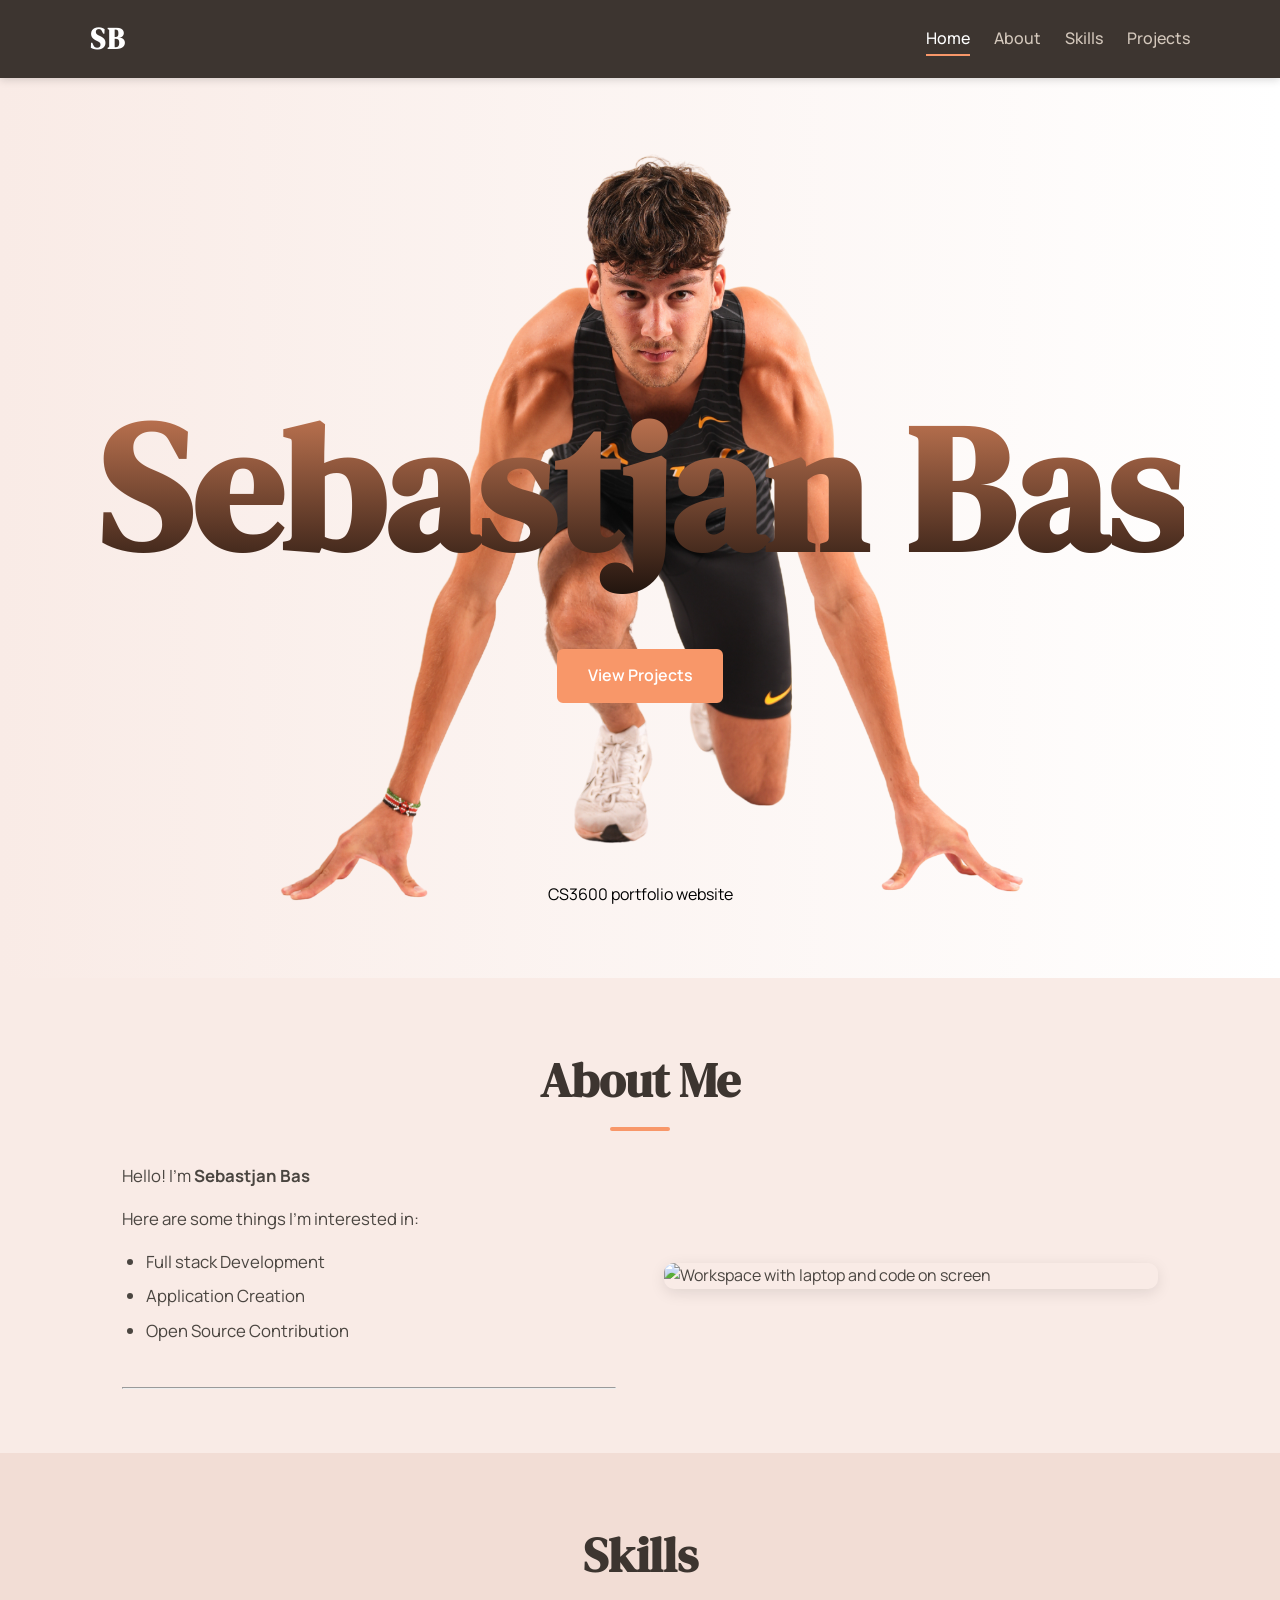
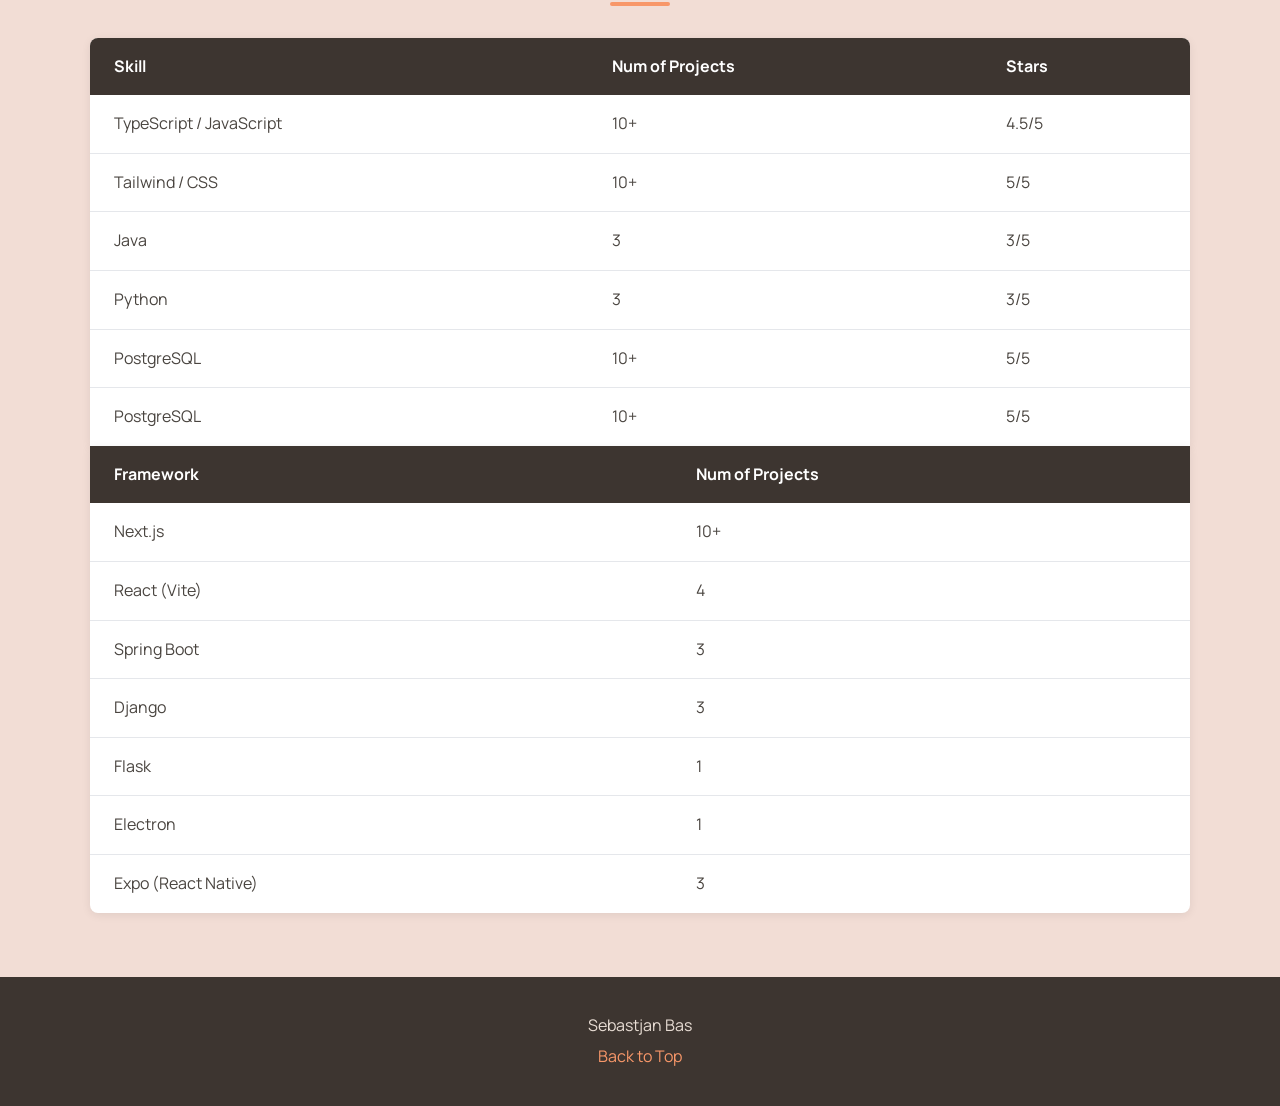
==== index.html @ 0d4baaa6 "commit the assignment" ====
<!DOCTYPE html>
<html lang="en">
<head>
    <meta charset="UTF-8">
    <meta name="viewport" content="width=device-width, initial-scale=1.0">
    <title>Sebastjan Bas | Portfolio</title>
    <link rel="preconnect" href="https://fonts.googleapis.com">
    <link rel="preconnect" href="https://fonts.gstatic.com" crossorigin>
    <link href="https://fonts.googleapis.com/css2?family=DM+Serif+Display&family=Manrope:wght@400;500;600;700&display=swap"
          rel="stylesheet">
    <link rel="stylesheet" href="styles.css">
</head>
<body>

<!-- Navigation -->
<nav id="navbar">
    <div class="nav-container">
        <a href="index.html" class="logo">SB</a>
        <ul class="nav-links">
            <li><a href="index.html" class="active">Home</a></li>
            <li><a href="#about">About</a></li>
            <li><a href="#skills">Skills</a></li>
            <li><a href="projects.html">Projects</a></li>
        </ul>
        <button class="menu-toggle" id="menuToggle">&#9776;</button>
    </div>
</nav>

<!-- Hero Section -->
<header class="hero" id="home">
    <div class="hero-content">
        <h1 style="font-size: 180px;">Sebastjan Bas</h1>
        <a href="projects.html" class="btn">View Projects</a>
    </div>
    <p>CS3600 portfolio website</p>
</header>

<!-- About Section -->
<section id="about" class="section">
    <h2 class="section-title">About Me</h2>
    <div class="about-container">
        <div class="about-text">
            <p>
                Hello! I&apos;m <strong>Sebastjan Bas</strong>
            </p>
            <p>
                Here are some things I'm interested in:
            </p>
            <!-- Unordered List -->
            <ul class="interest-list">
                <li>Full stack Development</li>
                <li>Application Creation</li>
                <li>Open Source Contribution</li>
            </ul>
            <br/>
            <hr/>
        </div>
        <div class="about-image">
            <img src="https://images.unsplash.com/photo-1498050108023-c5249f4df085?w=500&h=350&fit=crop"
                 alt="Workspace with laptop and code on screen">
        </div>
    </div>
</section>

<!-- Skills Section -->
<section id="skills" class="section section-alt">
    <h2 class="section-title">Skills</h2>
    <!-- Table -->
    <table class="skills-table" style="border-radius: 8px 8px 0 0;">
        <thead>
        <tr>
            <th>Skill</th>
            <th>Num of Projects</th>
            <th>Stars</th>
        </tr>
        </thead>
        <tbody>
        <tr>
            <td>TypeScript / JavaScript</td>
            <td>10+</td>
            <td>4.5/5</td>
        </tr>
        <tr>
            <td>Tailwind / CSS</td>
            <td>10+</td>
            <td>5/5</td>
        </tr>
        <tr>
            <td>Java</td>
            <td>3</td>
            <td>3/5</td>
        </tr>
        <tr>
            <td>Python</td>
            <td>3</td>
            <td>3/5</td>
        </tr>
        <tr>
            <td>PostgreSQL</td>
            <td>10+</td>
            <td>5/5</td>
        </tr>
        <tr>
            <td>PostgreSQL</td>
            <td>10+</td>
            <td>5/5</td>
        </tr>
        </tbody>
    </table>
    <table class="skills-table" style="border-radius: 0 0 8px 8px;">
        <thead>
        <tr>
            <th>Framework</th>
            <th>Num of Projects</th>
        </tr>
        </thead>
        <tbody>
        <tr>
            <td>Next.js</td>
            <td>10+</td>
        </tr>
        <tr>
            <td>React (Vite)</td>
            <td>4</td>
        </tr>
        <tr>
            <td>Spring Boot</td>
            <td>3</td>
        </tr>
        <tr>
            <td>Django</td>
            <td>3</td>
        </tr>
        <tr>
            <td>Flask</td>
            <td>1</td>
        </tr>
        <tr>
            <td>Electron</td>
            <td>1</td>
        </tr>
        <tr>
            <td>Expo (React Native)</td>
            <td>3</td>
        </tr>
        </tbody>
    </table>
</section>

<!-- Footer -->
<footer class="footer">
    <p>Sebastjan Bas</p>
    <p><a href="#home">Back to Top</a></p>
</footer>

<script src="script.js"></script>
</body>
</html>
---- styles.css ----
/* ===== Reset & Base ===== */
* {
    margin: 0;
    padding: 0;
    box-sizing: border-box;
}

html {
    scroll-behavior: smooth;
}

body {
    font-family: 'Manrope', sans-serif;
    line-height: 1.6;
    color: #4a4540;
    background-color: #F9EBE6;
}

a {
    color: #F89769;
    text-decoration: none;
    transition: color 0.3s;
}

a:hover {
    color: #e07840;
}

img {
    max-width: 100%;
    height: auto;
    display: block;
}

/* ===== Navigation ===== */
#navbar {
    background-color: #3d3530;
    padding: 1rem 2rem;
    position: sticky;
    top: 0;
    z-index: 1000;
    box-shadow: 0 2px 8px rgba(0, 0, 0, 0.15);
}

.nav-container {
    max-width: 1100px;
    margin: 0 auto;
    display: flex;
    justify-content: space-between;
    align-items: center;
}

.logo {
    font-size: 1.8rem;
    font-weight: 700;
    color: #fff;
    letter-spacing: 2px;
}

.logo {
    font-family: 'DM Serif Display', serif;
}

.logo:hover {
    color: #F89769;
}

.nav-links {
    list-style: none;
    display: flex;
    gap: 1.5rem;
}

.nav-links a {
    color: #d4c8bc;
    font-weight: 500;
    padding: 0.3rem 0;
    border-bottom: 2px solid transparent;
    transition: color 0.3s, border-color 0.3s;
}

.nav-links a:hover,
.nav-links a.active {
    color: #fff;
    border-bottom-color: #F89769;
}

.menu-toggle {
    display: none;
    background: none;
    border: none;
    color: #fff;
    font-size: 1.8rem;
    cursor: pointer;
}

/* ===== Hero Section ===== */
.hero {
    background: url('./assets/photo1.png') center bottom / auto 125% no-repeat,
                linear-gradient(to right, #F9EBE6, #FFF);
    color: #000;
    height: 100vh;
    position: relative;
    text-align: center;
    padding: 6rem 2rem;
}

.hero-content {
    height: 100%;
    display: flex;
    flex-direction: column;
    justify-content: center;
    align-items: center;
    margin: 0 auto;
}

.hero-avatar {
    width: 150px;
    height: 150px;
    border-radius: 50%;
    margin: 0 auto 1.5rem;
    border: 4px solid rgba(255, 255, 255, 0.3);
}

.hero h1 {
    font-family: 'DM Serif Display', serif;
    font-size: 2.8rem;
    margin-bottom: 0.5rem;
    background: linear-gradient(to bottom, #F89769, #000 );
    -webkit-background-clip: text;
    background-clip: text;
    -webkit-text-fill-color: transparent;
}
.hero-sub {
    display: flex;
    flex-direction: row;
    align-items: center;
    justify-content: center;
    gap: 1rem;
}

.tagline {
    font-size: 1.5rem;
    font-weight: bold;
    color: #000;
}

/* ===== Page Header (projects page) ===== */
.page-header {
    background: linear-gradient(135deg, #3d3530 0%, #F89769 100%);
    color: #fff;
    text-align: center;
    padding: 4rem 2rem;
}

.page-header h1 {
    font-family: 'DM Serif Display', serif;
    font-size: 2.5rem;
    margin-bottom: 0.5rem;
}

.page-header p {
    font-size: 1.1rem;
    color: #e8ddd4;
}

/* ===== Buttons ===== */
.btn {
    display: inline-block;
    background-color: #F89769;
    color: #fff;
    padding: 0.75rem 1.8rem;
    border: 2px solid #F89769;
    border-radius: 6px;
    font-family: 'Manrope', sans-serif;
    font-size: 1rem;
    font-weight: 600;
    cursor: pointer;
    transition: background-color 0.3s, transform 0.2s;
    margin: 0.5rem;
}

.btn:hover {
    background-color: #e07840;
    border-color: #e07840;
    color: #fff;
    transform: translateY(-2px);
}

.btn-outline {
    background-color: transparent;
    color: #F89769;
    border-color: #F89769;
}

.btn-outline:hover {
    background-color: #F89769;
    color: #fff;
}

.btn-small {
    padding: 0.5rem 1.2rem;
    font-size: 0.9rem;
}

/* ===== Sections ===== */
.section {
    padding: 4rem 2rem;
    max-width: 1100px;
    margin: 0 auto;
}

.section-alt {
    background-color: #F2DDD5;
    max-width: 100%;
    padding-left: 2rem;
    padding-right: 2rem;
}

.section-alt > * {
    max-width: 1100px;
    margin-left: auto;
    margin-right: auto;
}

.section-title {
    font-family: 'DM Serif Display', serif;
    text-align: center;
    font-size: 3rem;
    margin-bottom: 2rem;
    color: #3d3530;
    position: relative;
}

.section-title::after {
    content: '';
    display: block;
    width: 60px;
    height: 4px;
    background-color: #F89769;
    margin: 0.5rem auto 0;
    border-radius: 2px;
}

.subsection-title {
    font-family: 'DM Serif Display', serif;
    text-align: center;
    font-size: 1.4rem;
    margin: 2.5rem 0 1rem;
    color: #3d3530;
}

/* ===== About Section ===== */
.about-container {
    display: flex;
    gap: 3rem;
    align-items: center;
}

.about-text {
    flex: 1;
}

.about-text p {
    margin-bottom: 1rem;
    font-size: 1.05rem;
}

.about-image {
    flex: 1;
}

.about-image img {
    border-radius: 10px;
    box-shadow: 0 4px 15px rgba(0, 0, 0, 0.1);
}

/* ===== Lists ===== */
.interest-list,
.learning-list {
    padding-left: 1.5rem;
    margin-bottom: 1rem;
}

.interest-list li,
.learning-list li {
    margin-bottom: 0.5rem;
    font-size: 1.05rem;
}

.learning-list {
    max-width: 500px;
    margin-left: auto;
    margin-right: auto;
}

/* ===== Table ===== */
.skills-table {
    width: 100%;
    border-collapse: collapse;
    background-color: #fff;
    border-radius: 8px;
    overflow: hidden;
    box-shadow: 0 2px 10px rgba(0, 0, 0, 0.08);
}

.skills-table thead {
    background-color: #3d3530;
    color: #fff;
}

.skills-table th,
.skills-table td {
    padding: 1rem 1.5rem;
    text-align: left;
}

.skills-table tbody tr {
    border-bottom: 1px solid #e5e7eb;
    transition: background-color 0.2s;
}

.skills-table tbody tr:hover {
    background-color: #FDF0EB;
}

.skills-table tbody tr:last-child {
    border-bottom: none;
}

/* ===== Contact Section ===== */
.contact-container {
    display: flex;
    gap: 3rem;
    align-items: flex-start;
}

.contact-info,
.contact-form {
    flex: 1;
}

.contact-list dt {
    font-weight: 700;
    color: #3d3530;
    margin-top: 1rem;
}

.contact-list dd {
    margin-left: 0;
    margin-top: 0.25rem;
}

/* ===== Form ===== */
form label {
    display: block;
    font-weight: 600;
    margin-bottom: 0.3rem;
    margin-top: 1rem;
    color: #3d3530;
}

form label:first-child {
    margin-top: 0;
}

form input,
form textarea {
    width: 100%;
    padding: 0.75rem;
    border: 2px solid #d1d5db;
    border-radius: 6px;
    font-size: 1rem;
    font-family: inherit;
    transition: border-color 0.3s;
}

form input:focus,
form textarea:focus {
    outline: none;
    border-color: #F89769;
}

form .btn {
    margin-top: 1.2rem;
    width: 100%;
}

/* ===== Projects Grid ===== */
.projects-grid {
    display: flex;
    flex-direction: column;
    align-items: center;
    justify-content: center;
    gap: 2rem;
}

.project-card {
    background: #fff;
    display: flex;
    flex-direction: row;
    width: 100%;
    border-radius: 10px;
    overflow: hidden;
    box-shadow: 0 4px 15px rgba(0, 0, 0, 0.08);
    transition: transform 0.3s, box-shadow 0.3s;
}

.project-card:hover {
    transform: translateY(-5px);
    box-shadow: 0 8px 25px rgba(0, 0, 0, 0.15);
}

.project-card img {
    flex: 1;
    min-width: 0;
    max-width: 500px;
    object-fit: cover;
    align-self: stretch;
}

.project-info {
    flex: 1;
    min-width: 0;
    padding: 1.5rem;
}

.project-info h3 {
    font-family: 'DM Serif Display', serif;
    font-size: 1.3rem;
    color: #3d3530;
    margin-bottom: 0.5rem;
}

.project-info p {
    color: #6b7280;
    margin-bottom: 1rem;
}

.tech-list {
    list-style: none;
    display: flex;
    gap: 0.5rem;
    flex-wrap: wrap;
    margin-bottom: 1rem;
}

.tech-list li {
    background-color: #FDF0EB;
    color: #F89769;
    padding: 0.25rem 0.75rem;
    border-radius: 20px;
    font-size: 0.85rem;
    font-weight: 500;
}

/* ===== Resources ===== */
.resources-grid {
    display: grid;
    grid-template-columns: repeat(auto-fit, minmax(250px, 1fr));
    gap: 2rem;
}

.resource-card {
    background: #fff;
    padding: 2rem;
    border-radius: 10px;
    box-shadow: 0 2px 10px rgba(0, 0, 0, 0.08);
}

.resource-card h3 {
    font-family: 'DM Serif Display', serif;
    color: #3d3530;
    margin-bottom: 1rem;
    font-size: 1.2rem;
}

.resource-list {
    list-style: none;
}

.resource-list li {
    padding: 0.5rem 0;
    border-bottom: 1px solid #e5e7eb;
}

.resource-list li:last-child {
    border-bottom: none;
}

/* ===== Footer ===== */
.footer {
    background-color: #3d3530;
    color: #e8ddd4;
    text-align: center;
    padding: 2rem;
}

.footer a {
    color: #F89769;
}

.footer a:hover {
    color: #fff;
}

.footer p {
    margin: 0.3rem 0;
}

/* ===== Responsive ===== */
@media (max-width: 768px) {
    .nav-links {
        display: none;
        flex-direction: column;
        position: absolute;
        top: 100%;
        left: 0;
        right: 0;
        background-color: #3d3530;
        padding: 1rem 2rem;
        gap: 0.5rem;
    }

    .nav-links.show {
        display: flex;
    }

    .menu-toggle {
        display: block;
    }

    .hero h1 {
        font-size: 2rem;
    }

    .about-container,
    .contact-container {
        flex-direction: column;
    }

    .skills-table th,
    .skills-table td {
        padding: 0.7rem 0.8rem;
        font-size: 0.9rem;
    }

    .projects-grid {
        grid-template-columns: 1fr;
    }
}
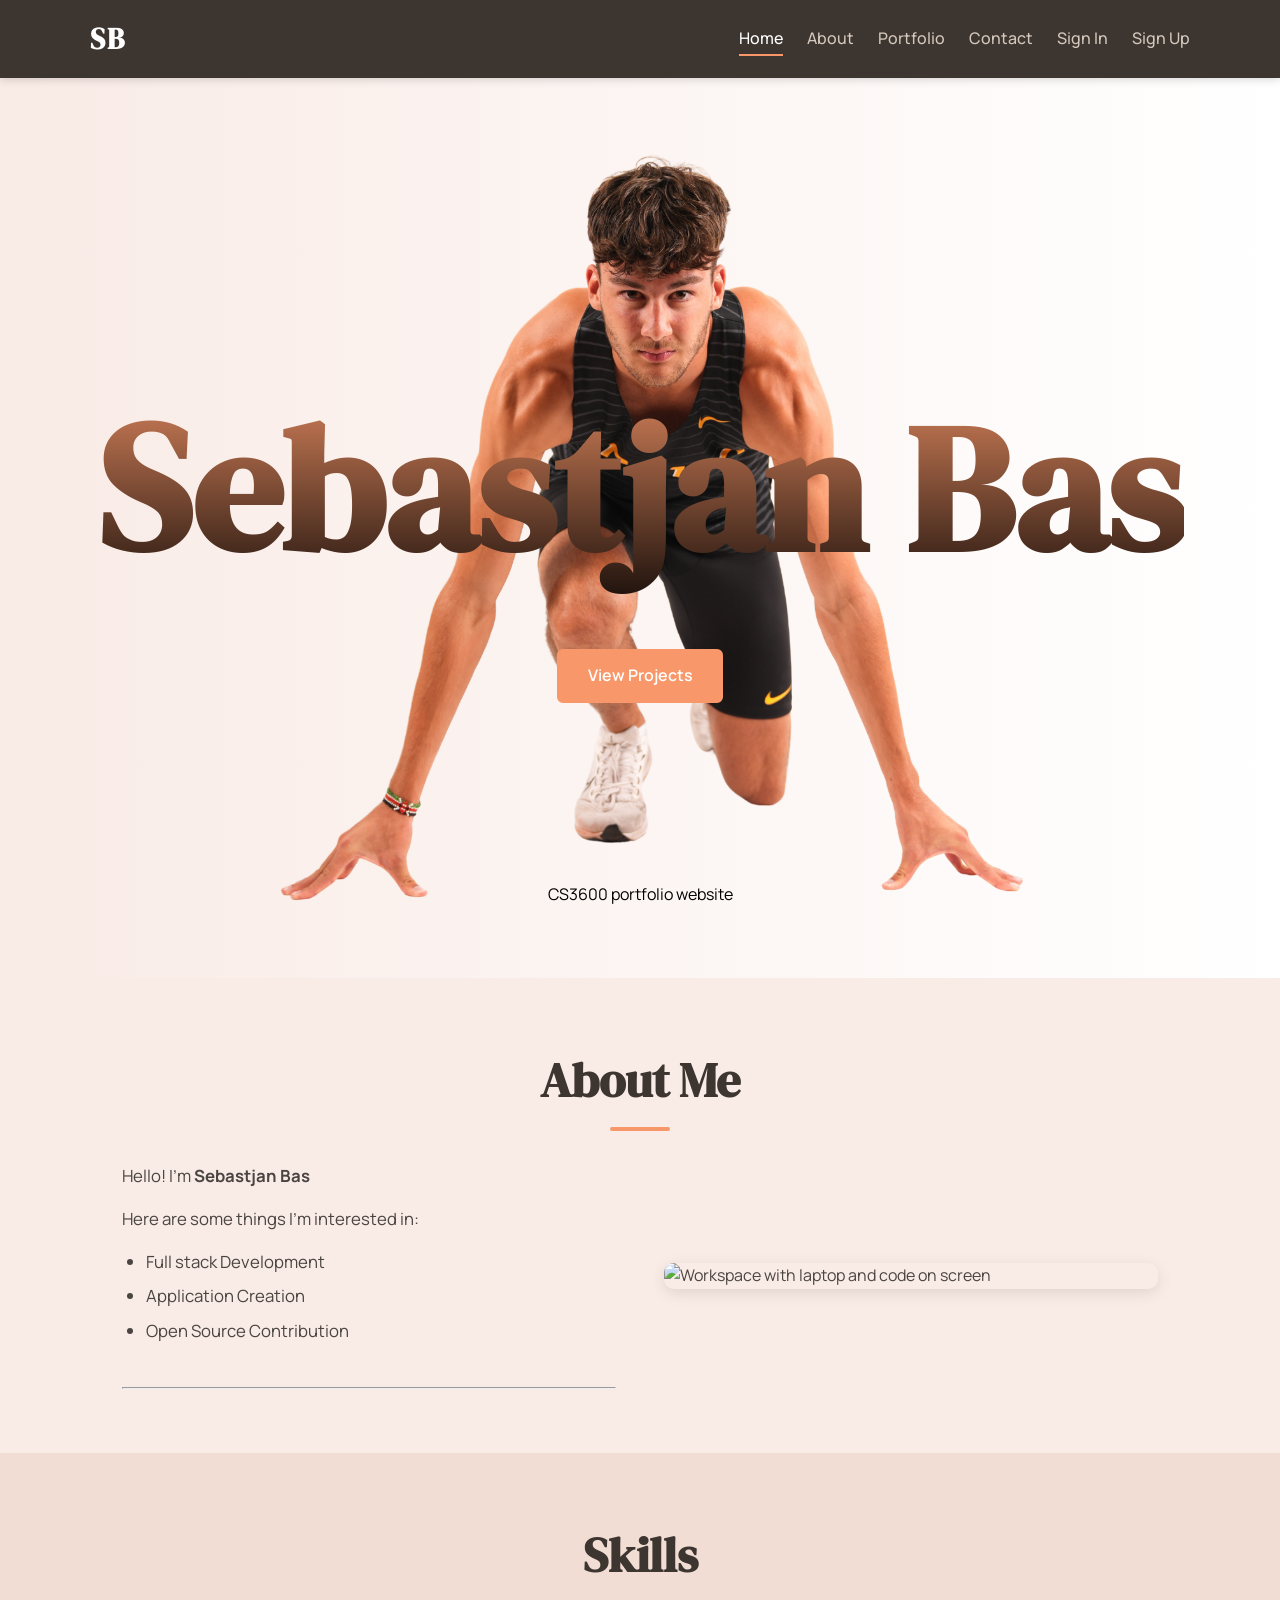
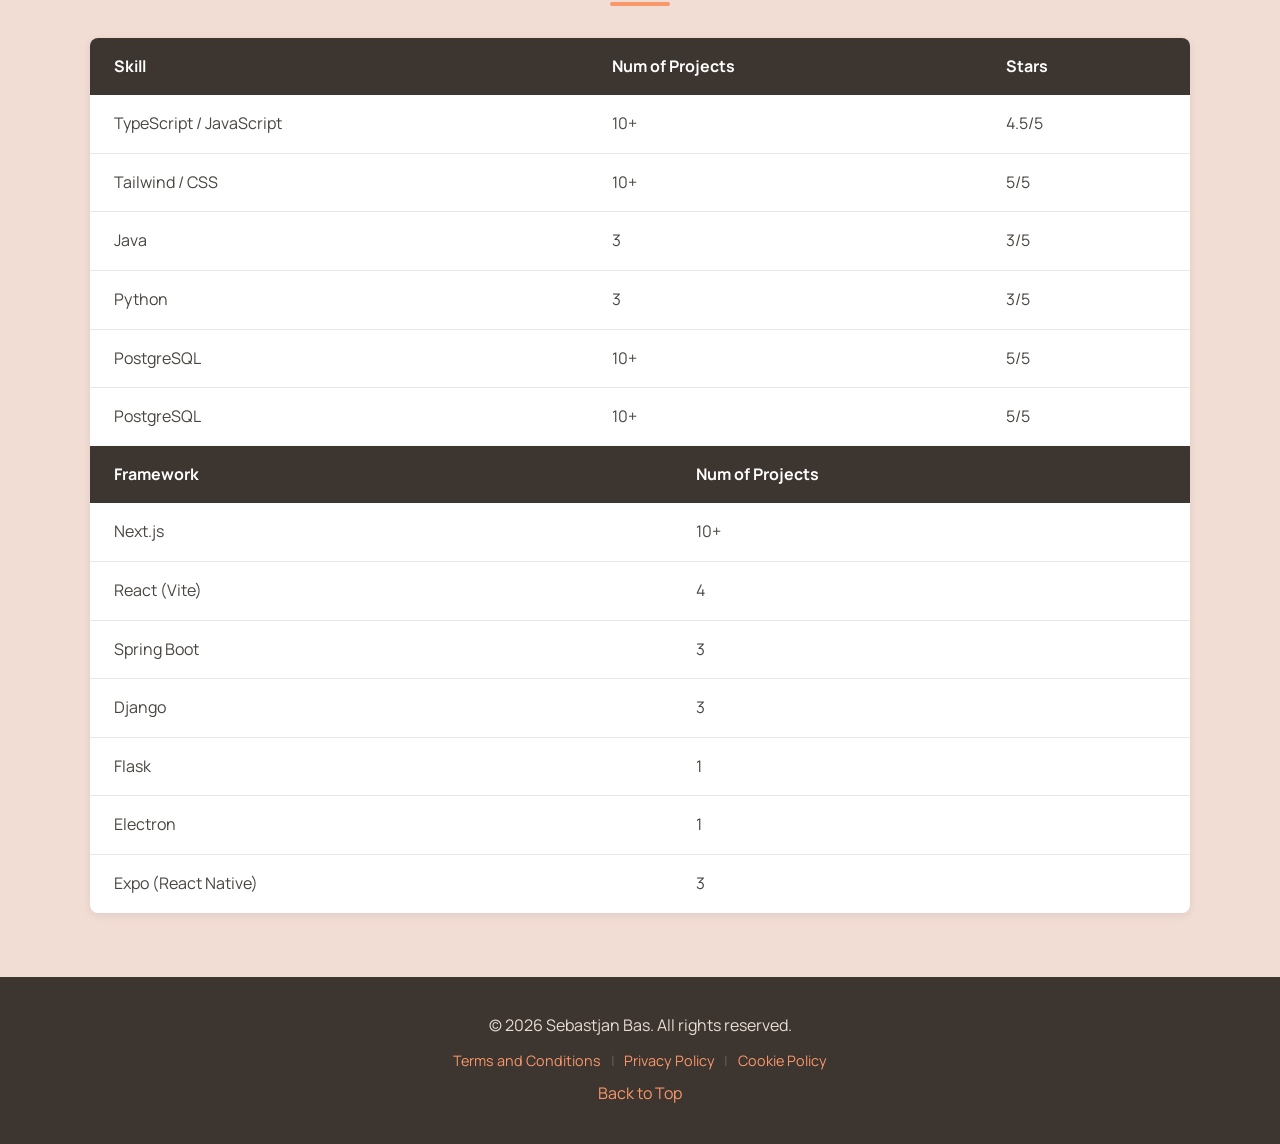
==== commit 597426b1: "update the class portfolio site" ====
--- a/index.html
+++ b/index.html
@@ -18,9 +18,11 @@
         <a href="index.html" class="logo">SB</a>
         <ul class="nav-links">
             <li><a href="index.html" class="active">Home</a></li>
-            <li><a href="#about">About</a></li>
-            <li><a href="#skills">Skills</a></li>
-            <li><a href="projects.html">Projects</a></li>
+            <li><a href="about.html">About</a></li>
+            <li><a href="projects.html">Portfolio</a></li>
+            <li><a href="contact.html">Contact</a></li>
+            <li><a href="signin.html">Sign In</a></li>
+            <li><a href="signup.html">Sign Up</a></li>
         </ul>
         <button class="menu-toggle" id="menuToggle">&#9776;</button>
     </div>
@@ -149,7 +151,14 @@
 
 <!-- Footer -->
 <footer class="footer">
-    <p>Sebastjan Bas</p>
+    <p>&copy; 2026 Sebastjan Bas. All rights reserved.</p>
+    <nav class="footer-nav">
+        <a href="terms.html">Terms and Conditions</a>
+        <span class="footer-sep">|</span>
+        <a href="privacy.html">Privacy Policy</a>
+        <span class="footer-sep">|</span>
+        <a href="cookie.html">Cookie Policy</a>
+    </nav>
     <p><a href="#home">Back to Top</a></p>
 </footer>
 
--- a/styles.css
+++ b/styles.css
@@ -488,7 +488,140 @@
     border-bottom: none;
 }
 
-/* ===== Footer ===== */
+/* ===== Auth Pages ===== */
+.auth-page {
+    min-height: calc(100vh - 130px);
+    background-color: #F2DDD5;
+    display: flex;
+    align-items: center;
+    justify-content: center;
+    padding: 3rem 1.5rem;
+}
+
+.auth-card {
+    background: #fff;
+    border-radius: 12px;
+    box-shadow: 0 4px 24px rgba(0, 0, 0, 0.12);
+    padding: 2.5rem 2rem;
+    width: 100%;
+    max-width: 440px;
+}
+
+.auth-card-header {
+    text-align: center;
+    margin-bottom: 1.8rem;
+}
+
+.auth-card-header h1 {
+    font-family: 'DM Serif Display', serif;
+    font-size: 2rem;
+    color: #3d3530;
+    margin-bottom: 0.3rem;
+}
+
+.auth-card-header p {
+    color: #6b7280;
+    font-size: 0.95rem;
+}
+
+.auth-row {
+    display: flex;
+    justify-content: space-between;
+    align-items: center;
+    margin-top: 0.75rem;
+    font-size: 0.9rem;
+}
+
+.checkbox-label {
+    display: flex;
+    align-items: center;
+    gap: 0.4rem;
+    font-weight: 400;
+    cursor: pointer;
+    color: #4a4540;
+    margin-top: 0;
+}
+
+.checkbox-label input[type="checkbox"] {
+    width: auto;
+    margin: 0;
+}
+
+.forgot-link {
+    font-size: 0.9rem;
+}
+
+.auth-btn {
+    width: 100%;
+    margin-top: 1.5rem;
+}
+
+.auth-switch {
+    text-align: center;
+    margin-top: 1.5rem;
+    font-size: 0.95rem;
+    color: #6b7280;
+}
+
+/* ===== Policy Pages ===== */
+.policy-content {
+    max-width: 800px;
+}
+
+.policy-content h2 {
+    font-family: 'DM Serif Display', serif;
+    color: #3d3530;
+    font-size: 1.5rem;
+    margin: 2rem 0 0.75rem;
+}
+
+.policy-content h2:first-child {
+    margin-top: 0;
+}
+
+.policy-content p {
+    margin-bottom: 1rem;
+    line-height: 1.8;
+}
+
+.policy-links {
+    list-style: none;
+    display: flex;
+    gap: 1.5rem;
+    margin-top: 1.5rem;
+    flex-wrap: wrap;
+}
+
+/* ===== Map Container ===== */
+.map-container {
+    margin-top: 2rem;
+}
+
+/* ===== Pull Quote ===== */
+.pullquote {
+    border-left: 4px solid #F89769;
+    padding: 1rem 1.5rem;
+    margin: 2rem 0;
+    font-style: italic;
+    font-size: 1.15rem;
+    color: #3d3530;
+    background-color: #FDF0EB;
+    border-radius: 0 8px 8px 0;
+}
+
+/* ===== Figure / Figcaption ===== */
+figure {
+    margin: 0;
+}
+
+figcaption {
+    text-align: center;
+    font-size: 0.85rem;
+    color: #6b7280;
+    margin-top: 0.5rem;
+}
+
+/* ===== Footer Nav ===== */
 .footer {
     background-color: #3d3530;
     color: #e8ddd4;
@@ -506,6 +639,24 @@
 
 .footer p {
     margin: 0.3rem 0;
+}
+
+.footer-nav {
+    margin: 0.6rem 0;
+    font-size: 0.9rem;
+}
+
+.footer-nav a {
+    color: #F89769;
+}
+
+.footer-nav a:hover {
+    color: #fff;
+}
+
+.footer-sep {
+    color: #6b5f57;
+    margin: 0 0.4rem;
 }
 
 /* ===== Responsive ===== */
